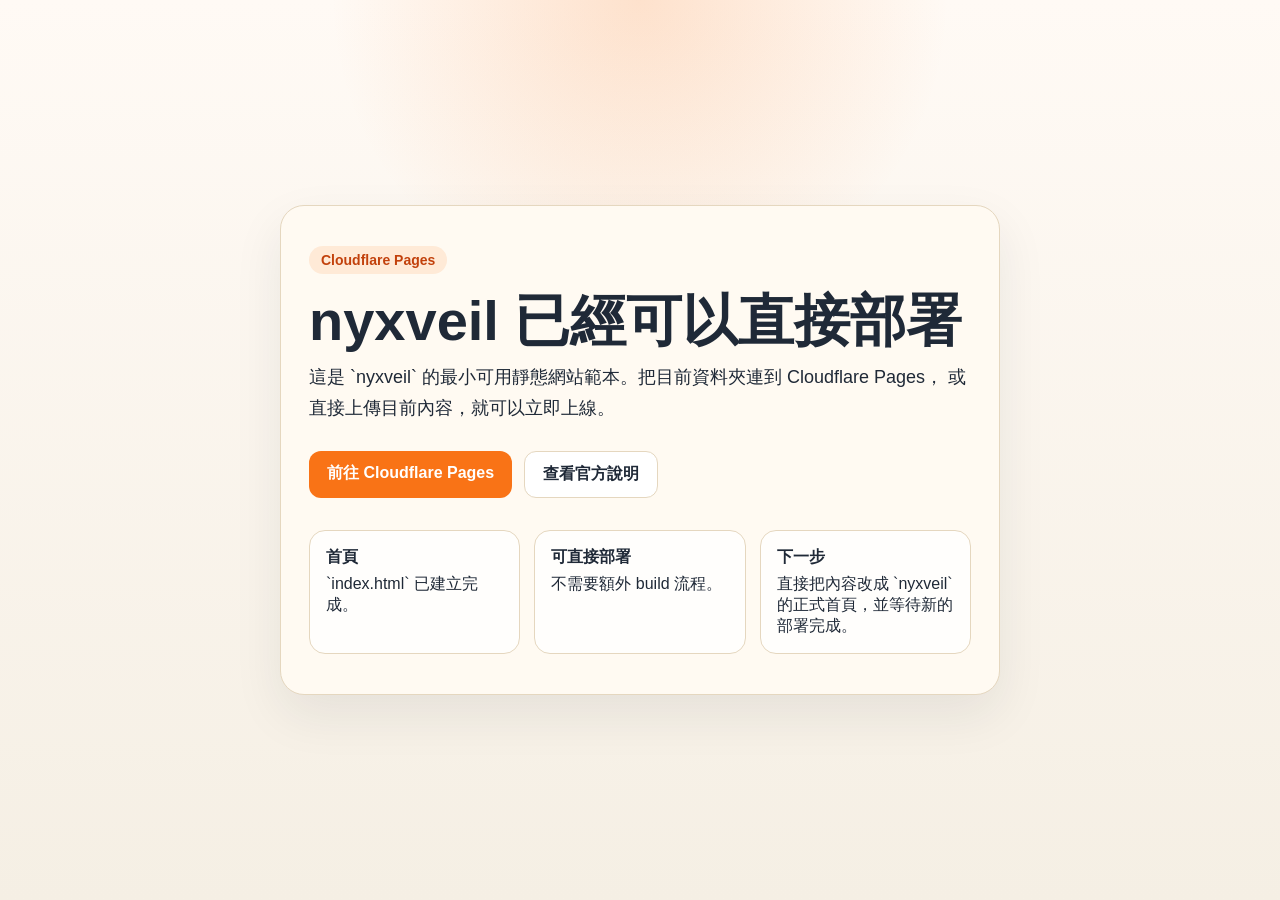
==== site/index.html @ f48da8f3 "Restructure project into site and docs" ====
<!DOCTYPE html>
<html lang="zh-Hant">
<head>
  <meta charset="UTF-8">
  <meta name="viewport" content="width=device-width, initial-scale=1.0">
  <title>nyxveil</title>
  <style>
    :root {
      --bg: #f5efe4;
      --card: #fffaf2;
      --text: #1f2937;
      --accent: #f97316;
      --accent-dark: #c2410c;
      --line: #e5d7bf;
    }

    * {
      box-sizing: border-box;
    }

    body {
      margin: 0;
      min-height: 100vh;
      font-family: "Segoe UI", sans-serif;
      color: var(--text);
      background:
        radial-gradient(circle at top, rgba(249, 115, 22, 0.18), transparent 28%),
        linear-gradient(180deg, #fffaf5 0%, var(--bg) 100%);
      display: grid;
      place-items: center;
      padding: 24px;
    }

    main {
      width: min(720px, 100%);
      background: var(--card);
      border: 1px solid var(--line);
      border-radius: 24px;
      padding: 40px 28px;
      box-shadow: 0 20px 50px rgba(31, 41, 55, 0.08);
    }

    .tag {
      display: inline-block;
      padding: 6px 12px;
      border-radius: 999px;
      background: rgba(249, 115, 22, 0.12);
      color: var(--accent-dark);
      font-size: 14px;
      font-weight: 700;
    }

    h1 {
      margin: 18px 0 12px;
      font-size: clamp(32px, 6vw, 56px);
      line-height: 1.05;
    }

    p {
      margin: 0;
      font-size: 18px;
      line-height: 1.7;
    }

    .actions {
      display: flex;
      gap: 12px;
      flex-wrap: wrap;
      margin-top: 28px;
    }

    a {
      text-decoration: none;
      border-radius: 12px;
      padding: 12px 18px;
      font-weight: 700;
    }

    .primary {
      background: var(--accent);
      color: #fff;
    }

    .secondary {
      color: var(--text);
      border: 1px solid var(--line);
      background: #fff;
    }

    .grid {
      display: grid;
      grid-template-columns: repeat(auto-fit, minmax(180px, 1fr));
      gap: 14px;
      margin-top: 32px;
    }

    .item {
      border: 1px solid var(--line);
      border-radius: 16px;
      padding: 16px;
      background: rgba(255, 255, 255, 0.8);
    }

    .item strong {
      display: block;
      margin-bottom: 6px;
    }
  </style>
</head>
<body>
  <main>
    <span class="tag">Cloudflare Pages</span>
    <h1>nyxveil 已經可以直接部署</h1>
    <p>
      這是 `nyxveil` 的最小可用靜態網站範本。把目前資料夾連到 Cloudflare Pages，
      或直接上傳目前內容，就可以立即上線。
    </p>

    <div class="actions">
      <a class="primary" href="https://pages.cloudflare.com/" target="_blank" rel="noreferrer">前往 Cloudflare Pages</a>
      <a class="secondary" href="https://developers.cloudflare.com/pages/" target="_blank" rel="noreferrer">查看官方說明</a>
    </div>

    <section class="grid">
      <article class="item">
        <strong>首頁</strong>
        `index.html` 已建立完成。
      </article>
      <article class="item">
        <strong>可直接部署</strong>
        不需要額外 build 流程。
      </article>
      <article class="item">
        <strong>下一步</strong>
        直接把內容改成 `nyxveil` 的正式首頁，並等待新的部署完成。
      </article>
    </section>
  </main>
</body>
</html>
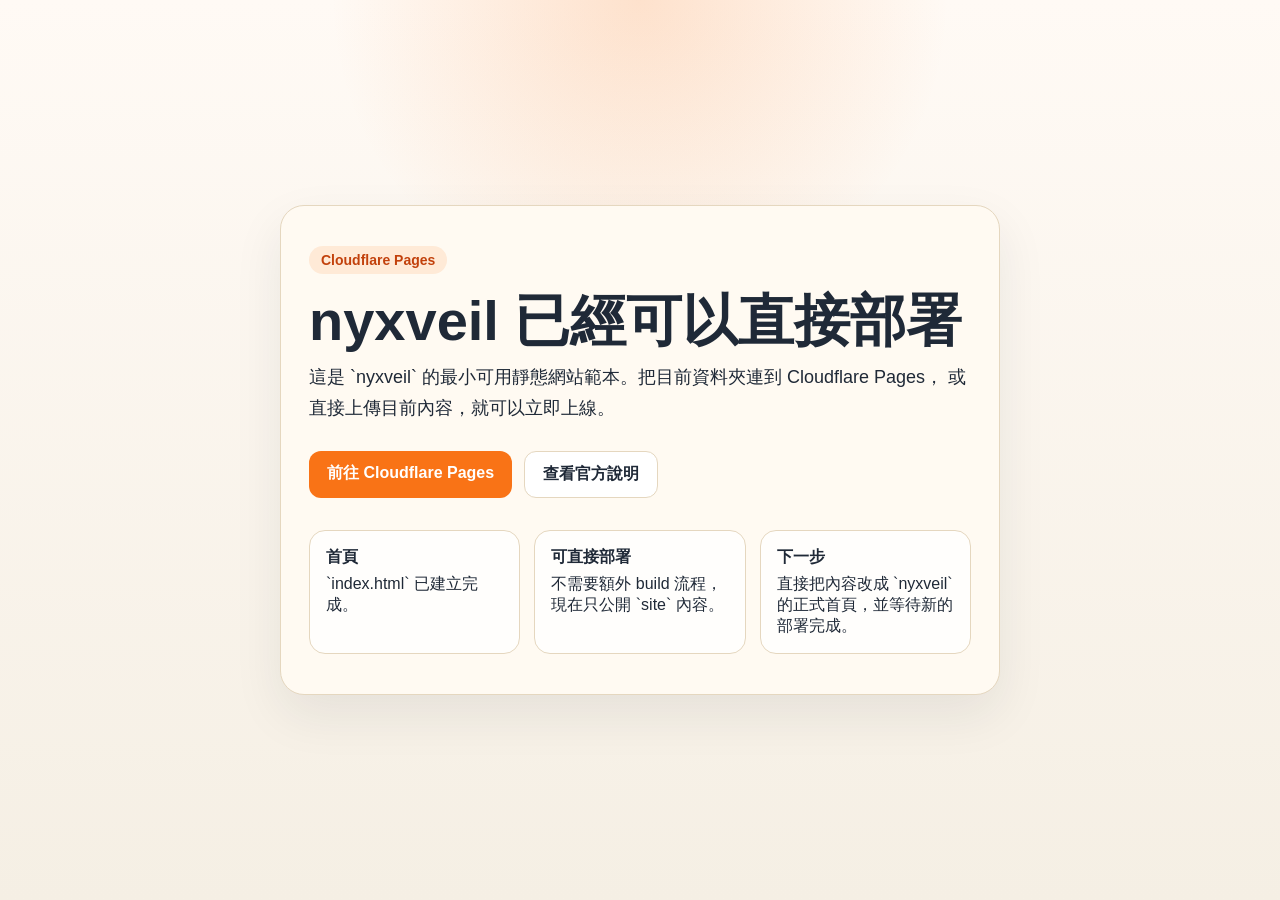
==== commit 67ea057f: "Trigger deploy after setting build output to site" ====
--- a/site/index.html
+++ b/site/index.html
@@ -128,7 +128,7 @@
       </article>
       <article class="item">
         <strong>可直接部署</strong>
-        不需要額外 build 流程。
+        不需要額外 build 流程，現在只公開 `site` 內容。
       </article>
       <article class="item">
         <strong>下一步</strong>
